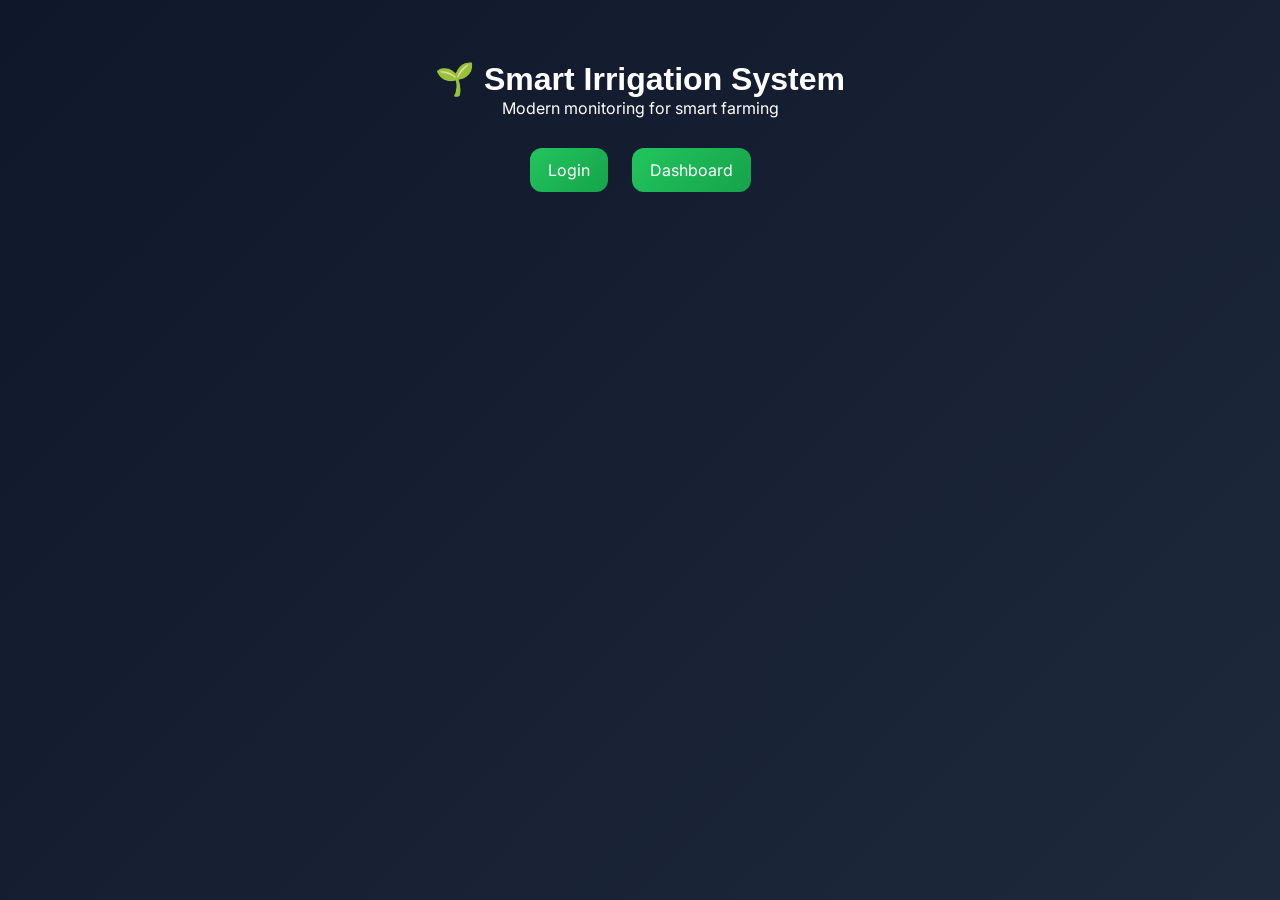
==== index.html @ ff5d5dfa "Add files via upload" ====
<!DOCTYPE html>
<html>
<head>
  <title>Smart Irrigation</title>
  <link rel="stylesheet" href="style.css">
  <link href="https://fonts.googleapis.com/css2?family=Inter:wght@300;400;600&display=swap" rel="stylesheet">
</head>
<body>

<div class="container">

  <h1>🌱 Smart Irrigation System</h1>
  <p>Modern monitoring for smart farming</p>

  <br>

  <a class="btn" href="login.html">
    <i class="fa fa-user"></i> Login
  </a>

  <a class="btn" href="dashboard.html">
    <i class="fa fa-chart-line"></i> Dashboard
  </a>

</div>

</body>
</html>
---- style.css ----
/* GLOBAL */
* {
  margin: 0;
  padding: 0;
  box-sizing: border-box;
  font-family: 'Inter', sans-serif;
}

body {
  background: linear-gradient(135deg, #0f172a, #1e293b);
  color: white;
  min-height: 100vh;
}

/* CENTER CONTAINER */
.container {
  text-align: center;
  padding: 60px 20px;
}

/* HEADINGS */
h1, h2 {
  font-family: 'Poppins', sans-serif;
  font-weight: 600;
}

/* BUTTONS */
button, .btn {
  padding: 12px 18px;
  margin: 10px;
  border: none;
  border-radius: 12px;
  background: linear-gradient(135deg, #22c55e, #16a34a);
  color: white;
  cursor: pointer;
  transition: 0.3s;
  text-decoration: none;
  display: inline-block;
}

button:hover, .btn:hover {
  transform: scale(1.05);
  box-shadow: 0 10px 25px rgba(34,197,94,0.3);
}

/* INPUTS */
input {
  padding: 12px;
  margin: 10px;
  width: 250px;
  border-radius: 10px;
  border: none;
  outline: none;
}

/* GLASS CARD */
.card {
  background: rgba(255,255,255,0.08);
  backdrop-filter: blur(10px);
  border: 1px solid rgba(255,255,255,0.1);
  padding: 20px;
  margin: 15px;
  border-radius: 16px;
  width: 220px;
  display: inline-block;
  transition: 0.3s;
}

.card:hover {
  transform: translateY(-5px);
}

/* DASHBOARD LAYOUT */
.dashboard {
  display: flex;
}

/* SIDEBAR */
.sidebar {
  width: 220px;
  height: 100vh;
  background: rgba(0,0,0,0.3);
  padding: 20px;
  position: fixed;
}

.sidebar h2 {
  margin-bottom: 30px;
  font-size: 18px;
}

.sidebar a {
  display: block;
  color: white;
  text-decoration: none;
  margin: 15px 0;
  opacity: 0.8;
  transition: 0.3s;
}

.sidebar a:hover {
  opacity: 1;
  padding-left: 5px;
}

/* MAIN CONTENT */
.main {
  margin-left: 240px;
  padding: 40px;
}

/* GRID */
.grid {
  display: flex;
  flex-wrap: wrap;
}
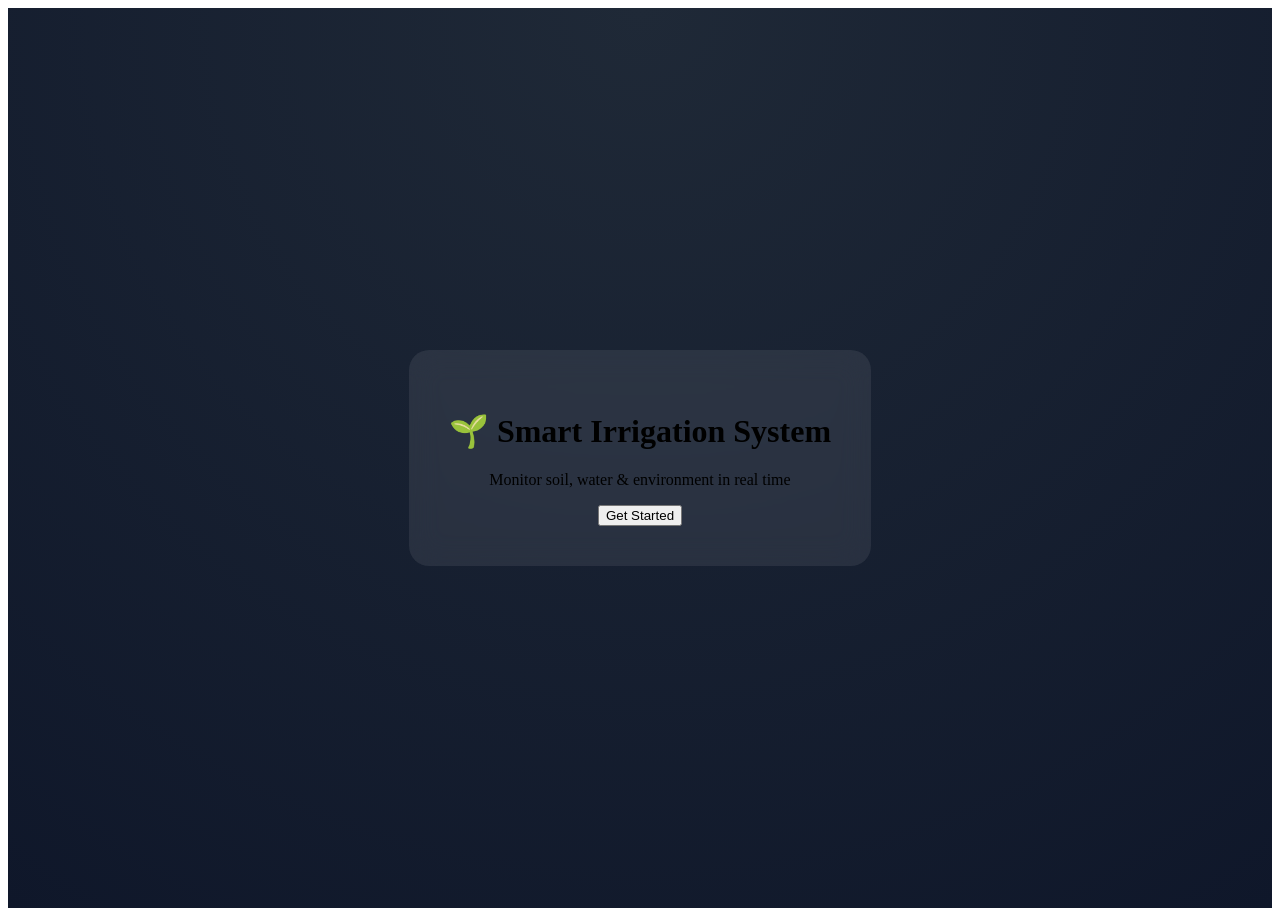
==== commit b3e3c759: "Add files via upload" ====
--- a/index.html
+++ b/index.html
@@ -3,26 +3,20 @@
 <head>
   <title>Smart Irrigation</title>
   <link rel="stylesheet" href="style.css">
-  <link href="https://fonts.googleapis.com/css2?family=Inter:wght@300;400;600&display=swap" rel="stylesheet">
 </head>
 <body>
 
-<div class="container">
+<div class="hero">
 
-  <h1>🌱 Smart Irrigation System</h1>
-  <p>Modern monitoring for smart farming</p>
+  <div class="glass">
+    <h1>🌱 Smart Irrigation System</h1>
+    <p>Monitor soil, water & environment in real time</p>
 
-  <br>
-
-  <a class="btn" href="login.html">
-    <i class="fa fa-user"></i> Login
-  </a>
-
-  <a class="btn" href="dashboard.html">
-    <i class="fa fa-chart-line"></i> Dashboard
-  </a>
+    <button onclick="goLogin()">Get Started</button>
+  </div>
 
 </div>
 
+<script src="app.js"></script>
 </body>
 </html>
--- a/style.css
+++ b/style.css
@@ -1,116 +1,53 @@
-/* GLOBAL */
-* {
-  margin: 0;
-  padding: 0;
-  box-sizing: border-box;
-  font-family: 'Inter', sans-serif;
+
+/* HERO */
+.hero {
+  height: 100vh;
+  display: flex;
+  justify-content: center;
+  align-items: center;
+  background: radial-gradient(circle at top, #1f2937, #0f172a);
 }
 
-body {
-  background: linear-gradient(135deg, #0f172a, #1e293b);
-  color: white;
-  min-height: 100vh;
+.glass {
+  padding: 40px;
+  background: rgba(255,255,255,0.08);
+  backdrop-filter: blur(15px);
+  border-radius: 20px;
+  text-align: center;
 }
 
-/* CENTER CONTAINER */
-.container {
-  text-align: center;
-  padding: 60px 20px;
+/* LOGIN BUBBLES */
+.login-container {
+  height: 100vh;
+  display: flex;
+  justify-content: center;
+  align-items: center;
+  position: relative;
+  overflow: hidden;
 }
 
-/* HEADINGS */
-h1, h2 {
-  font-family: 'Poppins', sans-serif;
-  font-weight: 600;
+.bubble-bg::before {
+  content: "";
+  position: absolute;
+  width: 300px;
+  height: 300px;
+  background: rgba(34,197,94,0.3);
+  border-radius: 50%;
+  top: 20%;
+  left: 10%;
+  animation: float 6s infinite;
 }
 
-/* BUTTONS */
-button, .btn {
-  padding: 12px 18px;
-  margin: 10px;
-  border: none;
-  border-radius: 12px;
-  background: linear-gradient(135deg, #22c55e, #16a34a);
-  color: white;
-  cursor: pointer;
-  transition: 0.3s;
-  text-decoration: none;
-  display: inline-block;
+@keyframes float {
+  0% { transform: translateY(0); }
+  50% { transform: translateY(-40px); }
+  100% { transform: translateY(0); }
 }
 
-button:hover, .btn:hover {
-  transform: scale(1.05);
-  box-shadow: 0 10px 25px rgba(34,197,94,0.3);
-}
-
-/* INPUTS */
-input {
-  padding: 12px;
-  margin: 10px;
-  width: 250px;
-  border-radius: 10px;
-  border: none;
-  outline: none;
-}
-
-/* GLASS CARD */
-.card {
-  background: rgba(255,255,255,0.08);
+.login-box {
+  z-index: 2;
+  padding: 30px;
+  background: rgba(255,255,255,0.1);
   backdrop-filter: blur(10px);
-  border: 1px solid rgba(255,255,255,0.1);
-  padding: 20px;
-  margin: 15px;
   border-radius: 16px;
-  width: 220px;
-  display: inline-block;
-  transition: 0.3s;
-}
-
-.card:hover {
-  transform: translateY(-5px);
-}
-
-/* DASHBOARD LAYOUT */
-.dashboard {
-  display: flex;
-}
-
-/* SIDEBAR */
-.sidebar {
-  width: 220px;
-  height: 100vh;
-  background: rgba(0,0,0,0.3);
-  padding: 20px;
-  position: fixed;
-}
-
-.sidebar h2 {
-  margin-bottom: 30px;
-  font-size: 18px;
-}
-
-.sidebar a {
-  display: block;
-  color: white;
-  text-decoration: none;
-  margin: 15px 0;
-  opacity: 0.8;
-  transition: 0.3s;
-}
-
-.sidebar a:hover {
-  opacity: 1;
-  padding-left: 5px;
-}
-
-/* MAIN CONTENT */
-.main {
-  margin-left: 240px;
-  padding: 40px;
-}
-
-/* GRID */
-.grid {
-  display: flex;
-  flex-wrap: wrap;
 }
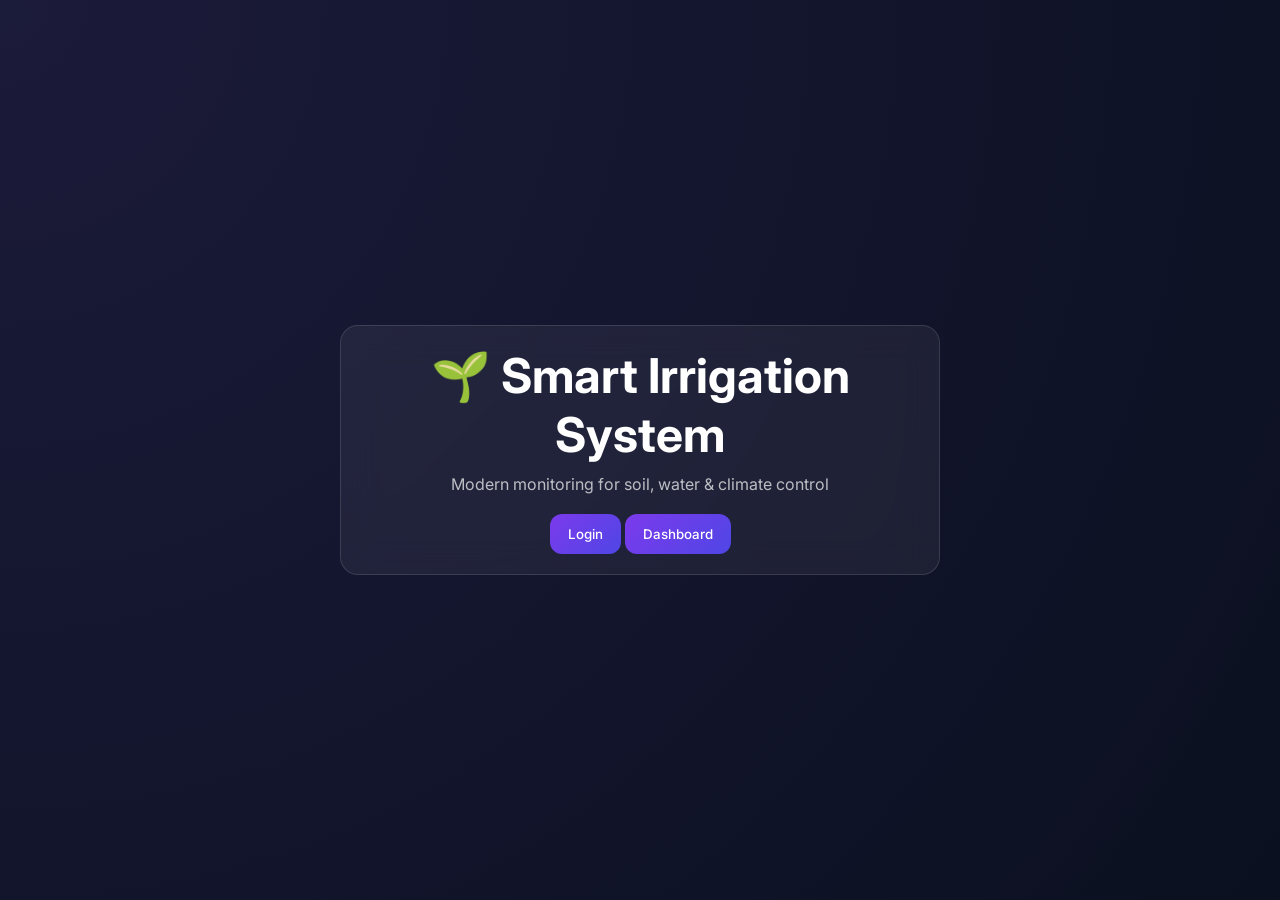
==== commit 31bdd426: "Add files via upload" ====
--- a/index.html
+++ b/index.html
@@ -8,11 +8,15 @@
 
 <div class="hero">
 
-  <div class="glass">
+  <div class="glass" style="max-width:600px;">
     <h1>🌱 Smart Irrigation System</h1>
-    <p>Monitor soil, water & environment in real time</p>
+    <p>Modern monitoring for soil, water & climate control</p>
 
-    <button onclick="goLogin()">Get Started</button>
+    <br>
+
+    <button onclick="location.href='login.html'">Login</button>
+    <button onclick="location.href='select.html'">Dashboard</button>
+
   </div>
 
 </div>
--- a/style.css
+++ b/style.css
@@ -1,53 +1,131 @@
+@import url('https://fonts.googleapis.com/css2?family=Inter:wght@300;400;500;600;700&display=swap');
 
-/* HERO */
+* {
+  margin: 0;
+  padding: 0;
+  box-sizing: border-box;
+  font-family: 'Inter', sans-serif;
+}
+
+body {
+  background: radial-gradient(circle at top left, #1b1b3a, #0b1020);
+  color: white;
+  min-height: 100vh;
+  overflow-x: hidden;
+}
+
+/* GLOBAL GLASS */
+.glass {
+  background: rgba(255, 255, 255, 0.06);
+  border: 1px solid rgba(255, 255, 255, 0.12);
+  backdrop-filter: blur(18px);
+  border-radius: 18px;
+  padding: 20px;
+}
+
+/* BUTTONS */
+button, .btn {
+  background: linear-gradient(135deg, #7c3aed, #4f46e5);
+  border: none;
+  padding: 12px 18px;
+  border-radius: 12px;
+  color: white;
+  cursor: pointer;
+  transition: 0.3s;
+  font-weight: 500;
+}
+
+button:hover, .btn:hover {
+  transform: translateY(-3px);
+  box-shadow: 0 10px 30px rgba(124, 58, 237, 0.4);
+}
+
+/* HERO PAGE */
 .hero {
   height: 100vh;
   display: flex;
+  align-items: center;
   justify-content: center;
-  align-items: center;
-  background: radial-gradient(circle at top, #1f2937, #0f172a);
-}
-
-.glass {
-  padding: 40px;
-  background: rgba(255,255,255,0.08);
-  backdrop-filter: blur(15px);
-  border-radius: 20px;
   text-align: center;
 }
 
-/* LOGIN BUBBLES */
-.login-container {
-  height: 100vh;
-  display: flex;
-  justify-content: center;
-  align-items: center;
-  position: relative;
-  overflow: hidden;
+.hero h1 {
+  font-size: 48px;
+  font-weight: 700;
 }
 
-.bubble-bg::before {
-  content: "";
-  position: absolute;
-  width: 300px;
-  height: 300px;
-  background: rgba(34,197,94,0.3);
-  border-radius: 50%;
-  top: 20%;
-  left: 10%;
-  animation: float 6s infinite;
+.hero p {
+  opacity: 0.7;
+  margin-top: 10px;
 }
 
-@keyframes float {
-  0% { transform: translateY(0); }
-  50% { transform: translateY(-40px); }
-  100% { transform: translateY(0); }
+/* LOGIN LAYOUT (LIKE YOUR REFERENCE SITE) */
+.login-wrapper {
+  display: flex;
+  height: 100vh;
 }
 
-.login-box {
-  z-index: 2;
-  padding: 30px;
-  background: rgba(255,255,255,0.1);
-  backdrop-filter: blur(10px);
-  border-radius: 16px;
+.login-left {
+  flex: 1;
+  display: flex;
+  align-items: center;
+  justify-content: center;
+  padding: 60px;
+}
+
+.login-right {
+  flex: 1;
+  display: flex;
+  align-items: center;
+  justify-content: center;
+}
+
+/* INPUTS */
+input {
+  width: 100%;
+  padding: 12px;
+  margin: 10px 0;
+  border-radius: 12px;
+  border: 1px solid rgba(255,255,255,0.1);
+  background: rgba(255,255,255,0.05);
+  color: white;
+  outline: none;
+}
+
+/* DASHBOARD */
+.app {
+  display: flex;
+}
+
+.sidebar {
+  width: 240px;
+  height: 100vh;
+  padding: 20px;
+  background: rgba(0,0,0,0.3);
+}
+
+.sidebar a {
+  display: block;
+  padding: 10px;
+  margin: 10px 0;
+  color: white;
+  text-decoration: none;
+  opacity: 0.7;
+  transition: 0.3s;
+}
+
+.sidebar a:hover {
+  opacity: 1;
+  transform: translateX(5px);
+}
+
+.content {
+  flex: 1;
+  padding: 40px;
+}
+
+.grid {
+  display: grid;
+  grid-template-columns: repeat(3, 1fr);
+  gap: 20px;
 }
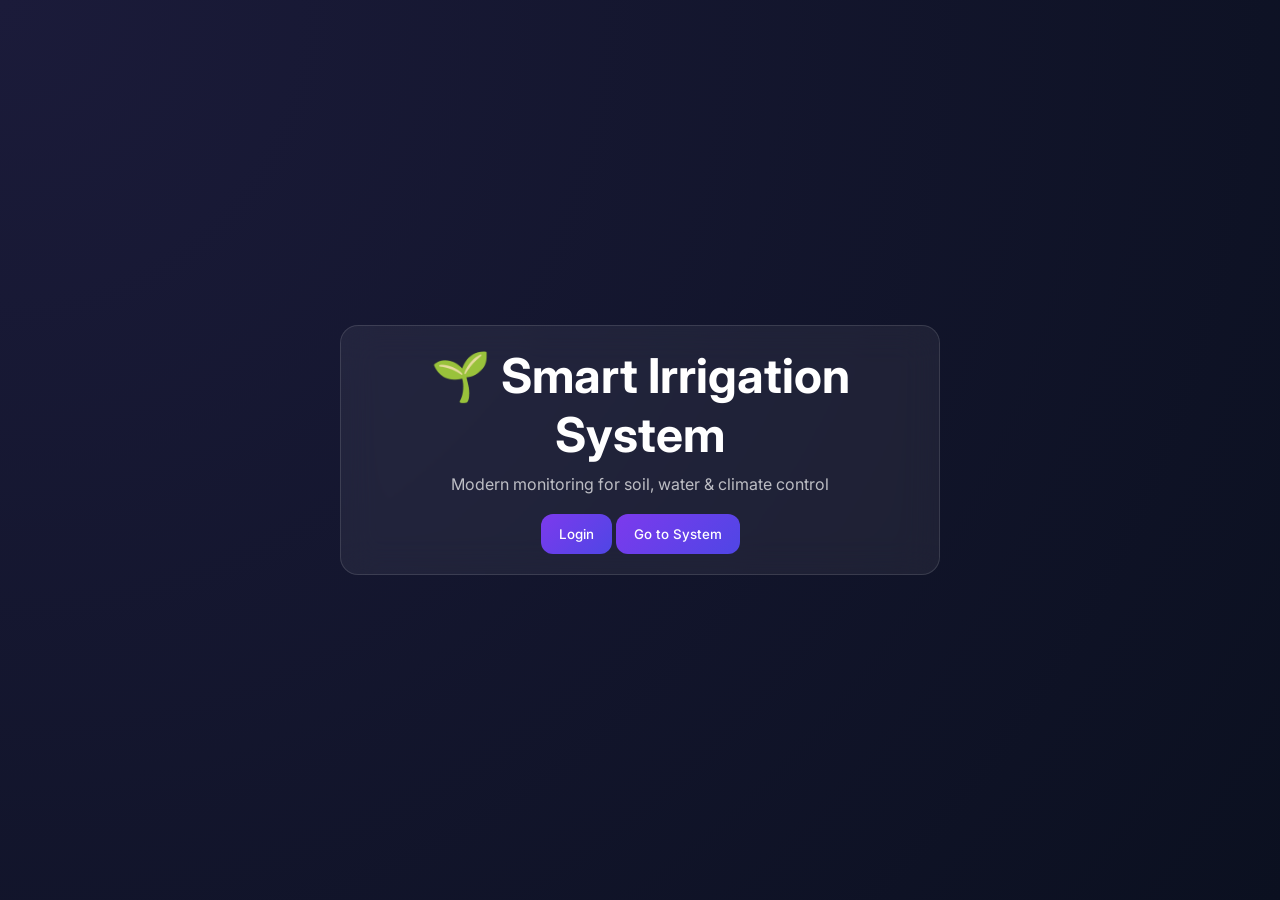
==== commit 08843bad: "Update index.html" ====
--- a/index.html
+++ b/index.html
@@ -7,20 +7,15 @@
 <body>
 
 <div class="hero">
-
   <div class="glass" style="max-width:600px;">
     <h1>🌱 Smart Irrigation System</h1>
     <p>Modern monitoring for soil, water & climate control</p>
-
     <br>
-
-    <button onclick="location.href='login.html'">Login</button>
-    <button onclick="location.href='select.html'">Dashboard</button>
-
+    <button onclick="goLogin()">Login</button>
+    <button onclick="go('selection.html')">Go to System</button>
   </div>
-
 </div>
 
 <script src="app.js"></script>
 </body>
-</html>+</html>
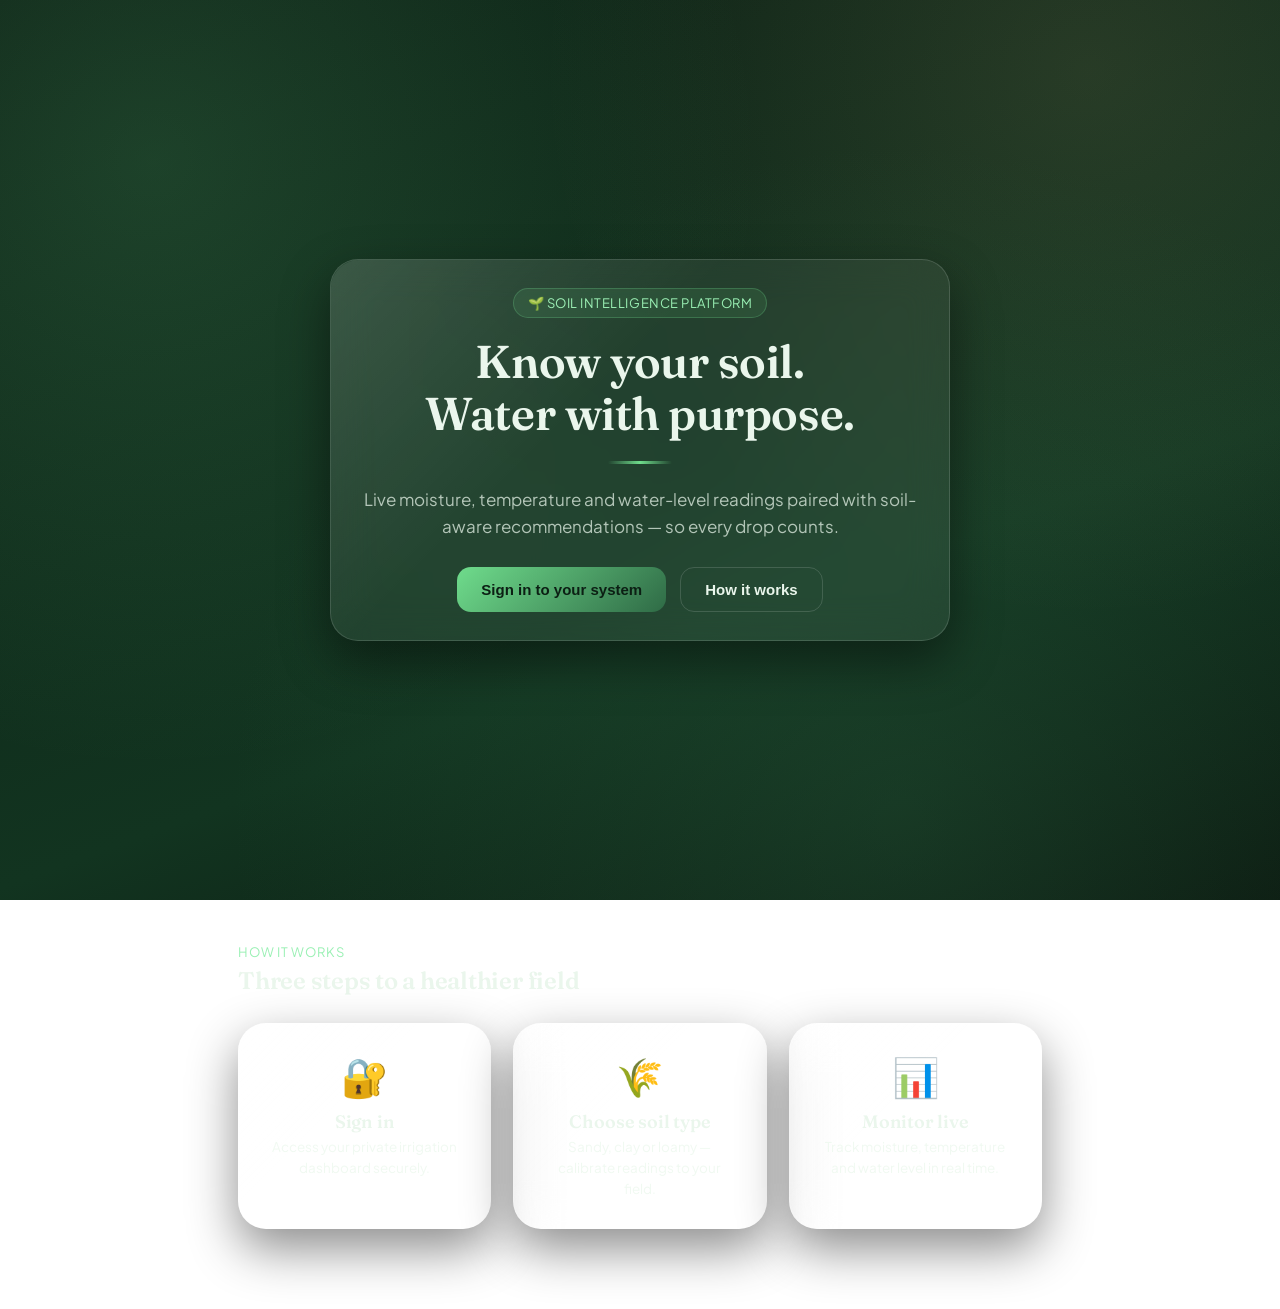
==== commit ad56a6c9: "Add files via upload" ====
--- a/index.html
+++ b/index.html
@@ -1,21 +1,51 @@
-<!DOCTYPE html>
-<html>
-<head>
-  <title>Smart Irrigation</title>
-  <link rel="stylesheet" href="style.css">
-</head>
-<body>
-
-<div class="hero">
-  <div class="glass" style="max-width:600px;">
-    <h1>🌱 Smart Irrigation System</h1>
-    <p>Modern monitoring for soil, water & climate control</p>
-    <br>
-    <button onclick="goLogin()">Login</button>
-    <button onclick="go('selection.html')">Go to System</button>
-  </div>
-</div>
-
-<script src="app.js"></script>
-</body>
-</html>
+<!DOCTYPE html>
+<html lang="en">
+<head>
+  <meta charset="UTF-8">
+  <meta name="viewport" content="width=device-width, initial-scale=1.0">
+  <title>TerraFlow · Smart Irrigation</title>
+  <link rel="stylesheet" href="style.css">
+</head>
+<body>
+
+<div class="hero">
+  <div class="glass" style="max-width:620px;">
+    <span class="badge">🌱 Soil Intelligence Platform</span>
+    <h1>Know your soil.<br>Water with purpose.</h1>
+    <div class="leaf-divider"></div>
+    <p class="lede">
+      Live moisture, temperature and water-level readings paired with
+      soil-aware recommendations — so every drop counts.
+    </p>
+    <div class="actions">
+      <button onclick="goLogin()">Sign in to your system</button>
+      <button class="ghost" onclick="document.getElementById('how').scrollIntoView({behavior:'smooth'})">How it works</button>
+    </div>
+  </div>
+</div>
+
+<div id="how" class="content" style="max-width:900px; margin:0 auto; padding-bottom:80px;">
+  <div class="eyebrow">How it works</div>
+  <h2 style="margin-bottom:24px;">Three steps to a healthier field</h2>
+  <div class="grid">
+    <div class="glass card" style="cursor:default;">
+      <span class="icon">🔐</span>
+      <h3>Sign in</h3>
+      <p>Access your private irrigation dashboard securely.</p>
+    </div>
+    <div class="glass card" style="cursor:default;">
+      <span class="icon">🌾</span>
+      <h3>Choose soil type</h3>
+      <p>Sandy, clay or loamy — calibrate readings to your field.</p>
+    </div>
+    <div class="glass card" style="cursor:default;">
+      <span class="icon">📊</span>
+      <h3>Monitor live</h3>
+      <p>Track moisture, temperature and water level in real time.</p>
+    </div>
+  </div>
+</div>
+
+<script src="app.js"></script>
+</body>
+</html>
--- a/style.css
+++ b/style.css
@@ -1,131 +1,292 @@
-@import url('https://fonts.googleapis.com/css2?family=Inter:wght@300;400;500;600;700&display=swap');
-
-* {
-  margin: 0;
-  padding: 0;
-  box-sizing: border-box;
-  font-family: 'Inter', sans-serif;
-}
-
-body {
-  background: radial-gradient(circle at top left, #1b1b3a, #0b1020);
-  color: white;
-  min-height: 100vh;
-  overflow-x: hidden;
-}
-
-/* GLOBAL GLASS */
-.glass {
-  background: rgba(255, 255, 255, 0.06);
-  border: 1px solid rgba(255, 255, 255, 0.12);
-  backdrop-filter: blur(18px);
-  border-radius: 18px;
-  padding: 20px;
-}
-
-/* BUTTONS */
-button, .btn {
-  background: linear-gradient(135deg, #7c3aed, #4f46e5);
-  border: none;
-  padding: 12px 18px;
-  border-radius: 12px;
-  color: white;
-  cursor: pointer;
-  transition: 0.3s;
-  font-weight: 500;
-}
-
-button:hover, .btn:hover {
-  transform: translateY(-3px);
-  box-shadow: 0 10px 30px rgba(124, 58, 237, 0.4);
-}
-
-/* HERO PAGE */
-.hero {
-  height: 100vh;
-  display: flex;
-  align-items: center;
-  justify-content: center;
-  text-align: center;
-}
-
-.hero h1 {
-  font-size: 48px;
-  font-weight: 700;
-}
-
-.hero p {
-  opacity: 0.7;
-  margin-top: 10px;
-}
-
-/* LOGIN LAYOUT (LIKE YOUR REFERENCE SITE) */
-.login-wrapper {
-  display: flex;
-  height: 100vh;
-}
-
-.login-left {
-  flex: 1;
-  display: flex;
-  align-items: center;
-  justify-content: center;
-  padding: 60px;
-}
-
-.login-right {
-  flex: 1;
-  display: flex;
-  align-items: center;
-  justify-content: center;
-}
-
-/* INPUTS */
-input {
-  width: 100%;
-  padding: 12px;
-  margin: 10px 0;
-  border-radius: 12px;
-  border: 1px solid rgba(255,255,255,0.1);
-  background: rgba(255,255,255,0.05);
-  color: white;
-  outline: none;
-}
-
-/* DASHBOARD */
-.app {
-  display: flex;
-}
-
-.sidebar {
-  width: 240px;
-  height: 100vh;
-  padding: 20px;
-  background: rgba(0,0,0,0.3);
-}
-
-.sidebar a {
-  display: block;
-  padding: 10px;
-  margin: 10px 0;
-  color: white;
-  text-decoration: none;
-  opacity: 0.7;
-  transition: 0.3s;
-}
-
-.sidebar a:hover {
-  opacity: 1;
-  transform: translateX(5px);
-}
-
-.content {
-  flex: 1;
-  padding: 40px;
-}
-
-.grid {
-  display: grid;
-  grid-template-columns: repeat(3, 1fr);
-  gap: 20px;
-}+@import url('https://fonts.googleapis.com/css2?family=Fraunces:opsz,wght@9..144,300..700&family=Plus+Jakarta+Sans:wght@400;500;600;700&display=swap');
+
+/* ============ TOKENS ============ */
+:root{
+  --soil-night:   #0c1f14;
+  --forest:       #123420;
+  --moss:         #2f6b46;
+  --leaf:         #6fdc8c;
+  --leaf-soft:    #9af0b4;
+  --sand:         #d9b87c;
+  --mist:         #eaf6ec;
+  --glass-fill:   rgba(255,255,255,0.06);
+  --glass-edge:   rgba(255,255,255,0.14);
+  --glass-fill-strong: rgba(255,255,255,0.10);
+  --shadow-deep:  0 20px 50px rgba(0,0,0,0.45);
+  --radius-lg:    28px;
+  --radius-md:    18px;
+}
+
+*{ margin:0; padding:0; box-sizing:border-box; }
+
+body{
+  font-family:'Plus Jakarta Sans', sans-serif;
+  color:var(--mist);
+  min-height:100vh;
+  overflow-x:hidden;
+  background:
+    radial-gradient(circle at 12% 18%, rgba(111,220,140,0.16), transparent 45%),
+    radial-gradient(circle at 85% 8%, rgba(217,184,124,0.12), transparent 40%),
+    radial-gradient(circle at 70% 90%, rgba(47,107,70,0.30), transparent 55%),
+    linear-gradient(160deg, var(--soil-night), var(--forest) 65%, #0a160e);
+  background-attachment: fixed;
+}
+
+h1,h2,h3{
+  font-family:'Fraunces', serif;
+  font-weight:600;
+  letter-spacing:-0.01em;
+}
+
+p{ color: rgba(234,246,236,0.72); line-height:1.55; }
+
+a{ color:inherit; }
+
+::selection{ background: var(--leaf); color:#0c1f14; }
+
+/* focus visibility */
+button:focus-visible, .card:focus-visible, input:focus-visible, a:focus-visible{
+  outline: 2px solid var(--leaf-soft);
+  outline-offset: 3px;
+}
+
+/* ============ GLASS BUBBLE ============ */
+.glass{
+  background: var(--glass-fill);
+  border: 1px solid var(--glass-edge);
+  backdrop-filter: blur(20px);
+  -webkit-backdrop-filter: blur(20px);
+  border-radius: var(--radius-lg);
+  padding: 28px;
+  box-shadow: var(--shadow-deep);
+  position: relative;
+}
+
+.glass::before{
+  content:"";
+  position:absolute; inset:0;
+  border-radius: inherit;
+  background: linear-gradient(135deg, rgba(255,255,255,0.10), transparent 40%);
+  pointer-events:none;
+}
+
+/* ============ BUTTONS ============ */
+button, .btn{
+  background: linear-gradient(135deg, var(--leaf), var(--moss));
+  border: none;
+  padding: 13px 24px;
+  border-radius: 14px;
+  color: #0c1f14;
+  font-weight: 600;
+  font-size: 15px;
+  cursor: pointer;
+  transition: transform .25s ease, box-shadow .25s ease;
+}
+
+button:hover, .btn:hover{
+  transform: translateY(-3px);
+  box-shadow: 0 14px 30px rgba(111,220,140,0.35);
+}
+
+button:active{ transform: translateY(0); }
+
+button:disabled{
+  opacity: .4;
+  cursor: not-allowed;
+  transform: none !important;
+  box-shadow: none !important;
+}
+
+button.ghost{
+  background: transparent;
+  border: 1px solid var(--glass-edge);
+  color: var(--mist);
+}
+button.ghost:hover{ box-shadow: 0 10px 24px rgba(0,0,0,0.3); }
+
+/* ============ HERO (index) ============ */
+.hero{
+  min-height:100vh;
+  display:flex;
+  align-items:center;
+  justify-content:center;
+  text-align:center;
+  padding: 40px 20px;
+}
+
+.hero .badge{
+  display:inline-flex; align-items:center; gap:8px;
+  font-size:13px; letter-spacing:.04em; text-transform:uppercase;
+  color: var(--leaf-soft);
+  background: rgba(111,220,140,0.10);
+  border:1px solid rgba(111,220,140,0.25);
+  padding:6px 14px; border-radius:999px;
+  margin-bottom:18px;
+}
+
+.hero h1{ font-size: 46px; line-height:1.12; }
+.hero .lede{ margin-top:14px; font-size:17px; }
+.hero .actions{ display:flex; gap:14px; justify-content:center; margin-top:28px; flex-wrap:wrap; }
+
+.leaf-divider{
+  width:64px; height:3px; margin: 22px auto;
+  background: linear-gradient(90deg, transparent, var(--leaf), transparent);
+  border-radius:3px;
+}
+
+/* ============ LOGIN ============ */
+.login-wrapper{
+  display:flex; min-height:100vh; align-items:center; flex-wrap:wrap;
+}
+
+.login-left, .login-right{
+  flex:1 1 380px;
+  display:flex; align-items:center; justify-content:center;
+  padding: 40px;
+}
+
+.login-left .glass{ max-width: 420px; }
+.login-right .glass{ width: 100%; max-width: 380px; }
+
+input{
+  width:100%;
+  padding: 13px 14px;
+  margin: 9px 0;
+  border-radius: 12px;
+  border: 1px solid var(--glass-edge);
+  background: rgba(255,255,255,0.05);
+  color: var(--mist);
+  outline:none;
+  font-size:15px;
+  transition: border-color .2s ease, background .2s ease;
+}
+input::placeholder{ color: rgba(234,246,236,0.45); }
+input:focus{ border-color: var(--leaf); background: rgba(255,255,255,0.08); }
+
+label{
+  display:block; font-size:13px; color: rgba(234,246,236,0.6); margin-top:14px;
+}
+
+#msg{
+  min-height: 20px;
+  color: #ffb4a2;
+  font-size: 14px;
+  margin-top: 8px;
+}
+
+/* ============ APP SHELL (selection + dashboard) ============ */
+.app{ display:flex; min-height:100vh; }
+
+.sidebar{
+  width: 230px;
+  min-height:100vh;
+  padding: 26px 18px;
+  background: rgba(0,0,0,0.28);
+  border-right: 1px solid var(--glass-edge);
+  display:flex; flex-direction:column;
+}
+
+.sidebar .brand{
+  display:flex; align-items:center; gap:10px;
+  font-family:'Fraunces', serif; font-size:19px; font-weight:600;
+  margin-bottom: 30px;
+}
+
+.sidebar nav{ display:flex; flex-direction:column; gap:6px; flex:1; }
+
+.sidebar a{
+  display:flex; align-items:center; gap:10px;
+  padding: 11px 14px;
+  border-radius: 12px;
+  text-decoration:none;
+  color: var(--mist);
+  opacity:.72;
+  font-weight:500;
+  font-size:14.5px;
+  transition: all .2s ease;
+}
+
+.sidebar a:hover{ opacity:1; background: rgba(255,255,255,0.06); transform: translateX(3px); }
+.sidebar a.active{ opacity:1; background: rgba(111,220,140,0.14); color: var(--leaf-soft); }
+
+.sidebar .logout-btn{
+  background:transparent; border:1px solid var(--glass-edge);
+  color: var(--mist); width:100%; margin-top:auto;
+}
+.sidebar .logout-btn:hover{ background: rgba(255,255,255,0.06); box-shadow:none; transform:none; }
+
+.content{ flex:1; padding: 44px 48px; max-width: 1100px; }
+.content .eyebrow{ color: var(--leaf-soft); font-size:13px; text-transform:uppercase; letter-spacing:.06em; margin-bottom:6px; }
+
+/* ============ SOIL SELECTION CARDS ============ */
+.grid{
+  display:grid;
+  grid-template-columns: repeat(auto-fit, minmax(220px, 1fr));
+  gap: 22px;
+  margin-top: 28px;
+}
+
+.card{
+  cursor:pointer;
+  text-align:center;
+  transition: transform .25s ease, border-color .25s ease, box-shadow .25s ease;
+}
+
+.card .icon{ font-size: 38px; display:block; margin-bottom: 10px; }
+.card h3{ font-size:18px; margin-bottom:4px; }
+.card p{ font-size: 13.5px; margin:0; }
+
+.card:hover{ transform: translateY(-6px); border-color: rgba(111,220,140,0.4); }
+
+.card.selected{
+  border-color: var(--leaf);
+  box-shadow: 0 0 0 1px var(--leaf), 0 16px 36px rgba(111,220,140,0.25);
+  background: rgba(111,220,140,0.10);
+}
+
+.card.selected::after{
+  content:"✓ selected";
+  position:absolute; top:14px; right:16px;
+  font-size:11px; color: var(--leaf-soft);
+  background: rgba(111,220,140,0.15);
+  padding:3px 10px; border-radius:999px;
+}
+
+.selection-footer{
+  display:flex; align-items:center; justify-content:space-between;
+  margin-top:34px; flex-wrap:wrap; gap:14px;
+}
+
+/* ============ DASHBOARD STAT CARDS ============ */
+.stat-grid{
+  display:grid;
+  grid-template-columns: repeat(auto-fit, minmax(220px, 1fr));
+  gap: 22px;
+  margin-top: 26px;
+}
+
+.stat-card{ text-align:left; }
+.stat-card .stat-top{ display:flex; align-items:center; justify-content:space-between; }
+.stat-card .stat-icon{ font-size:26px; }
+.stat-card .stat-label{ font-size:13px; color: rgba(234,246,236,0.6); margin-top:14px; }
+.stat-card .stat-value{ font-size:36px; margin-top:4px; }
+.stat-card .stat-status{ font-size:12.5px; margin-top:8px; display:inline-block; padding:3px 10px; border-radius:999px; }
+.status-good{ background: rgba(111,220,140,0.15); color: var(--leaf-soft); }
+.status-warn{ background: rgba(255,180,162,0.15); color: #ffb4a2; }
+
+.bar-track{ height:6px; background: rgba(255,255,255,0.08); border-radius: 6px; margin-top:14px; overflow:hidden; }
+.bar-fill{ height:100%; background: linear-gradient(90deg, var(--moss), var(--leaf)); border-radius:6px; transition: width .6s ease; }
+
+/* responsive */
+@media (max-width: 760px){
+  .app{ flex-direction: column; }
+  .sidebar{ width:100%; flex-direction:row; align-items:center; min-height:auto; }
+  .sidebar nav{ flex-direction:row; flex-wrap:wrap; }
+  .sidebar .logout-btn{ margin-top:0; width:auto; }
+  .content{ padding: 28px 20px; }
+  .hero h1{ font-size: 32px; }
+}
+
+@media (prefers-reduced-motion: reduce){
+  *{ transition:none !important; animation:none !important; }
+}
